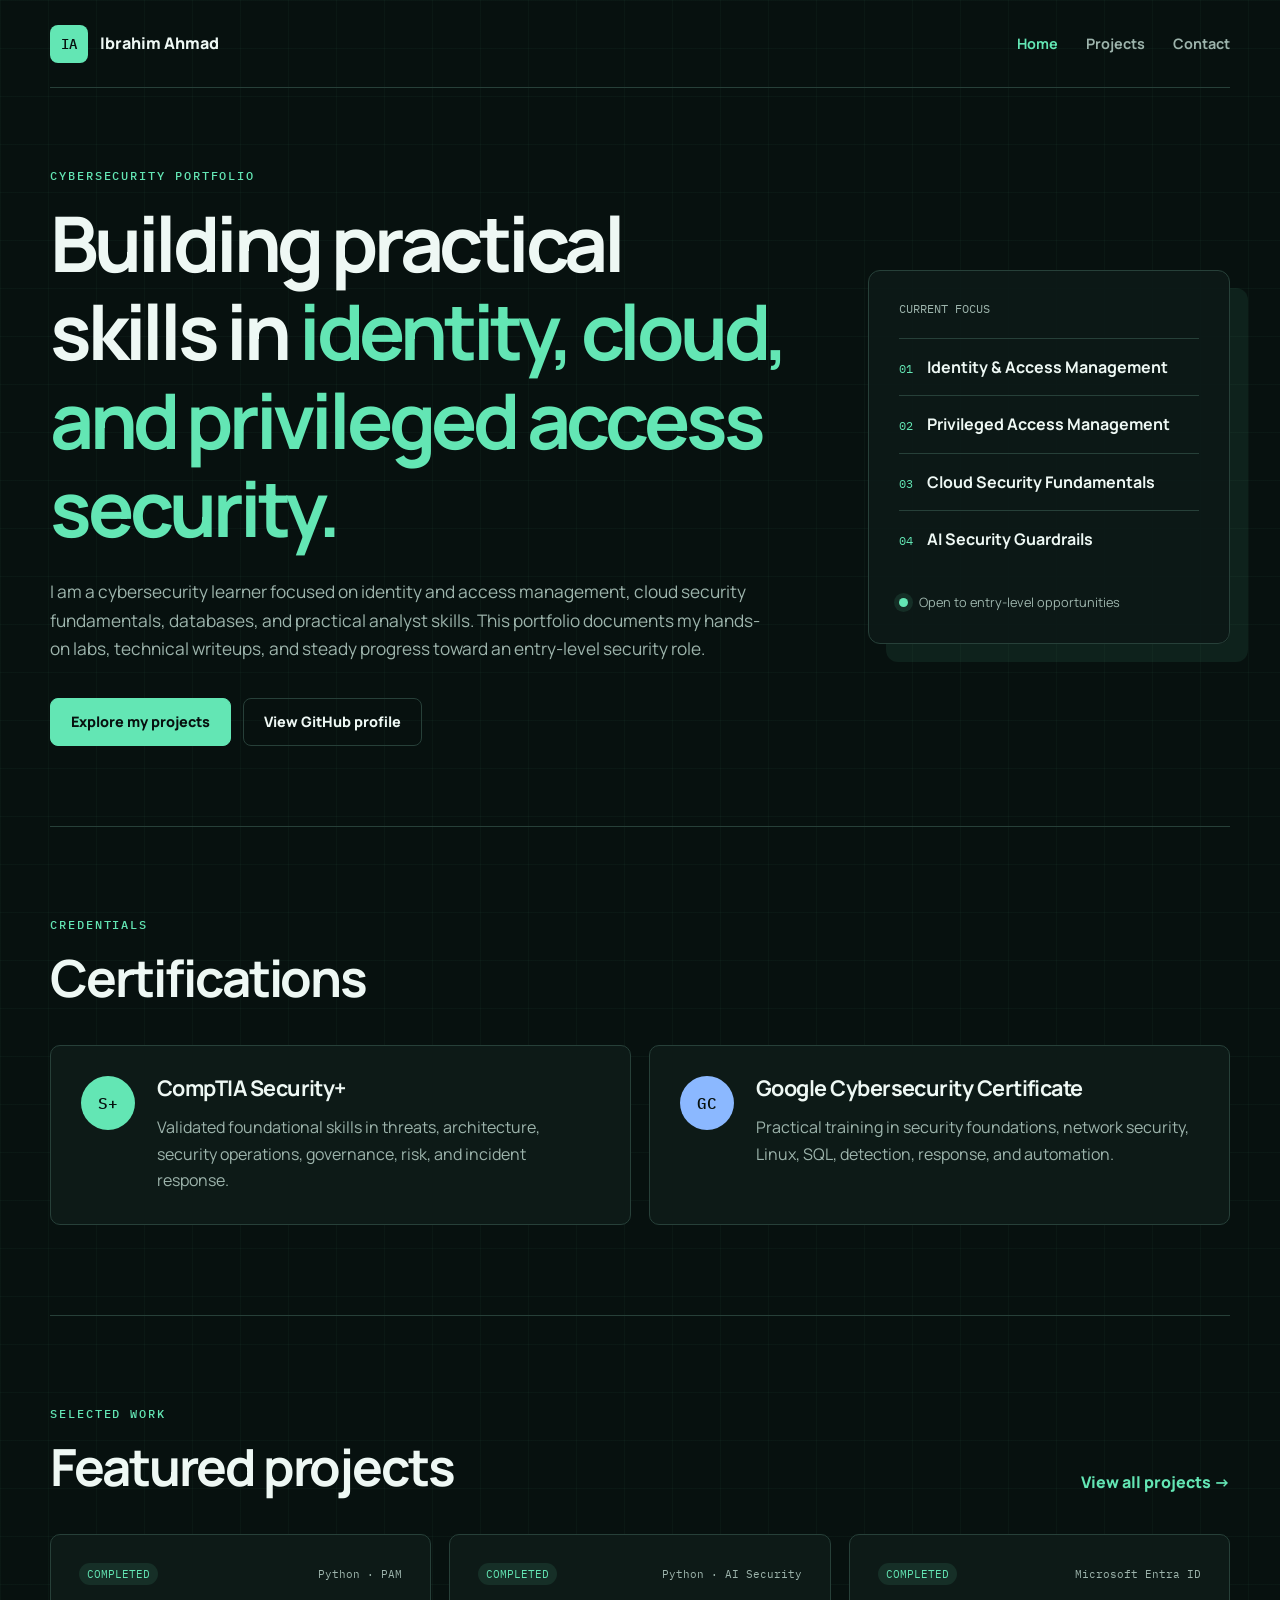
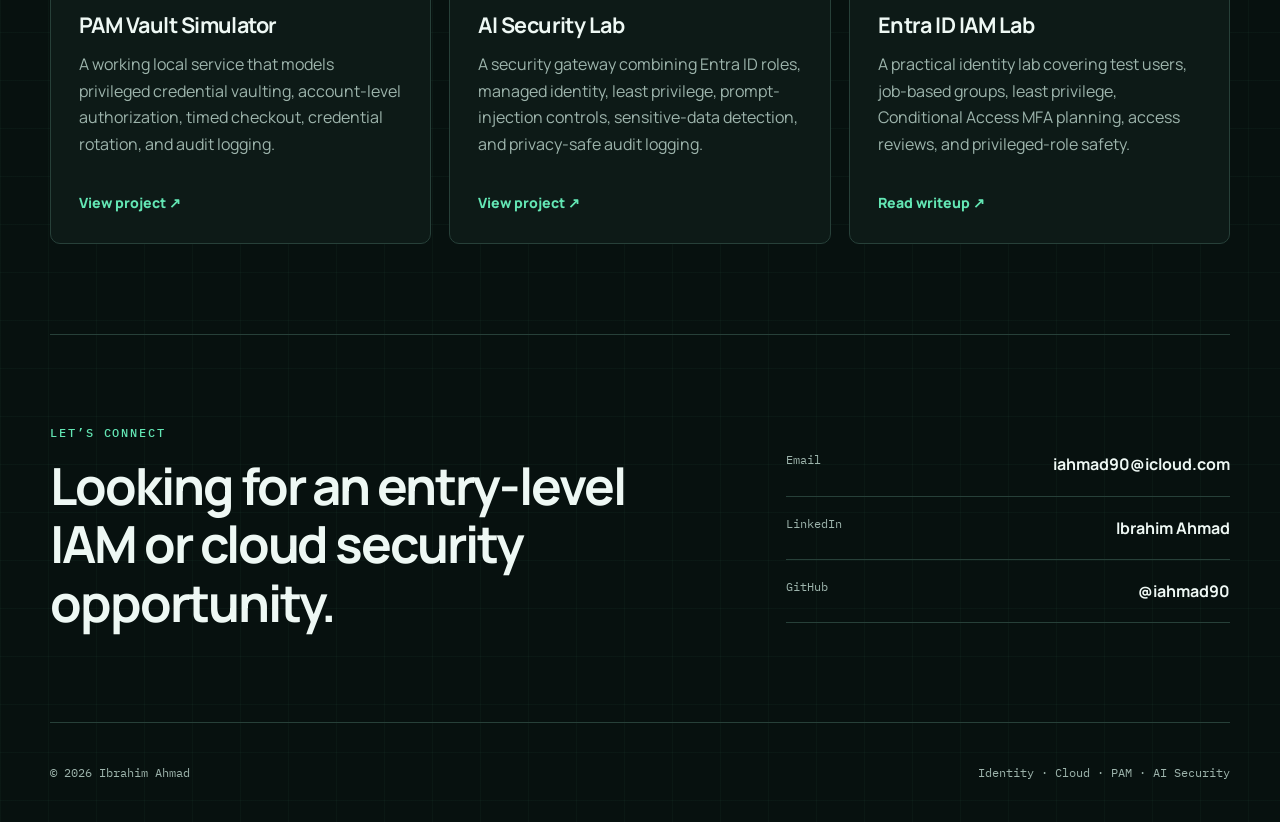
==== docs/index.html @ d5e7a1ba "Add GitHub Pages portfolio site" ====
<!doctype html>
<html lang="en">
  <head>
    <meta charset="utf-8">
    <meta name="viewport" content="width=device-width, initial-scale=1">
    <meta name="description" content="Ibrahim Ahmad's cybersecurity portfolio focused on identity and access management, cloud security, PAM, and practical security labs.">
    <title>Ibrahim Ahmad | Cybersecurity Portfolio</title>
    <link rel="preconnect" href="https://fonts.googleapis.com">
    <link rel="preconnect" href="https://fonts.gstatic.com" crossorigin>
    <link href="https://fonts.googleapis.com/css2?family=IBM+Plex+Mono:wght@400;500&family=Manrope:wght@400;500;600;700;800&display=swap" rel="stylesheet">
    <link rel="stylesheet" href="assets/css/style.css">
  </head>
  <body>
    <header class="site-header">
      <a class="brand" href="index.html" aria-label="Ibrahim Ahmad home">
        <span class="brand-mark" aria-hidden="true">IA</span>
        <span>Ibrahim Ahmad</span>
      </a>
      <nav aria-label="Primary navigation">
        <a class="active" href="index.html">Home</a>
        <a href="projects.html">Projects</a>
        <a href="#contact">Contact</a>
      </nav>
    </header>

    <main>
      <section class="hero">
        <div class="hero-copy">
          <p class="eyebrow">Cybersecurity Portfolio</p>
          <h1>Building practical skills in <span>identity, cloud, and privileged access security.</span></h1>
          <p class="hero-summary">I am a cybersecurity learner focused on identity and access management, cloud security fundamentals, databases, and practical analyst skills. This portfolio documents my hands-on labs, technical writeups, and steady progress toward an entry-level security role.</p>
          <div class="hero-actions">
            <a class="button button-primary" href="projects.html">Explore my projects</a>
            <a class="button button-secondary" href="https://github.com/iahmad90">View GitHub profile</a>
          </div>
        </div>
        <aside class="status-panel" aria-label="Career focus">
          <p class="panel-label">Current focus</p>
          <ul class="focus-list">
            <li><span>01</span> Identity &amp; Access Management</li>
            <li><span>02</span> Privileged Access Management</li>
            <li><span>03</span> Cloud Security Fundamentals</li>
            <li><span>04</span> AI Security Guardrails</li>
          </ul>
          <p class="availability"><span aria-hidden="true"></span> Open to entry-level opportunities</p>
        </aside>
      </section>

      <section class="section" aria-labelledby="certifications-heading">
        <div class="section-heading">
          <p class="eyebrow">Credentials</p>
          <h2 id="certifications-heading">Certifications</h2>
        </div>
        <div class="cert-grid">
          <article class="cert-card">
            <span class="cert-icon" aria-hidden="true">S+</span>
            <div>
              <h3>CompTIA Security+</h3>
              <p>Validated foundational skills in threats, architecture, security operations, governance, risk, and incident response.</p>
            </div>
          </article>
          <article class="cert-card">
            <span class="cert-icon google" aria-hidden="true">GC</span>
            <div>
              <h3>Google Cybersecurity Certificate</h3>
              <p>Practical training in security foundations, network security, Linux, SQL, detection, response, and automation.</p>
            </div>
          </article>
        </div>
      </section>

      <section class="section featured-section" aria-labelledby="featured-heading">
        <div class="section-heading heading-row">
          <div>
            <p class="eyebrow">Selected work</p>
            <h2 id="featured-heading">Featured projects</h2>
          </div>
          <a class="text-link" href="projects.html">View all projects <span aria-hidden="true">→</span></a>
        </div>
        <div class="project-grid featured-grid">
          <article class="project-card">
            <div class="project-meta"><span class="status completed">Completed</span><span>Python · PAM</span></div>
            <h3>PAM Vault Simulator</h3>
            <p>A working local service that models privileged credential vaulting, account-level authorization, timed checkout, credential rotation, and audit logging.</p>
            <a href="https://github.com/iahmad90/cybersecurity-portfolio-starter/tree/main/projects/pam-vault-simulator">View project <span aria-hidden="true">↗</span></a>
          </article>
          <article class="project-card">
            <div class="project-meta"><span class="status completed">Completed</span><span>Python · AI Security</span></div>
            <h3>AI Security Lab</h3>
            <p>A security gateway combining Entra ID roles, managed identity, least privilege, prompt-injection controls, sensitive-data detection, and privacy-safe audit logging.</p>
            <a href="https://github.com/iahmad90/cybersecurity-portfolio-starter/tree/main/projects/ai-security-entra-llm-lab">View project <span aria-hidden="true">↗</span></a>
          </article>
          <article class="project-card">
            <div class="project-meta"><span class="status completed">Completed</span><span>Microsoft Entra ID</span></div>
            <h3>Entra ID IAM Lab</h3>
            <p>A practical identity lab covering test users, job-based groups, least privilege, Conditional Access MFA planning, access reviews, and privileged-role safety.</p>
            <a href="https://github.com/iahmad90/cybersecurity-portfolio-starter/blob/main/projects/entra-id-iam-lab.md">Read writeup <span aria-hidden="true">↗</span></a>
          </article>
        </div>
      </section>

      <section class="section contact-section" id="contact" aria-labelledby="contact-heading">
        <div>
          <p class="eyebrow">Let’s connect</p>
          <h2 id="contact-heading">Looking for an entry-level IAM or cloud security opportunity.</h2>
        </div>
        <div class="contact-links">
          <a href="mailto:iahmad90@icloud.com"><span>Email</span>iahmad90@icloud.com</a>
          <a href="https://www.linkedin.com/in/ibrahim-ahmad-b0b966267"><span>LinkedIn</span>Ibrahim Ahmad</a>
          <a href="https://github.com/iahmad90"><span>GitHub</span>@iahmad90</a>
        </div>
      </section>
    </main>

    <footer>
      <p>© 2026 Ibrahim Ahmad</p>
      <p>Identity · Cloud · PAM · AI Security</p>
    </footer>
  </body>
</html>
---- docs/assets/css/style.css ----
:root {
  --bg: #07110f;
  --surface: #0d1a17;
  --raised: #12231f;
  --border: #274039;
  --text: #eef8f4;
  --muted: #9db4ac;
  --accent: #63e6b4;
  --blue: #8bb8ff;
  --warning: #f3c875;
  --content: 1180px;
}

* { box-sizing: border-box; }
html { scroll-behavior: smooth; }
body {
  margin: 0;
  color: var(--text);
  background:
    linear-gradient(rgba(99,230,180,.035) 1px, transparent 1px),
    linear-gradient(90deg, rgba(99,230,180,.035) 1px, transparent 1px),
    var(--bg);
  background-size: 48px 48px;
  font-family: "Manrope", sans-serif;
  line-height: 1.65;
}
a { color: inherit; }
.site-header, main, footer { width: min(calc(100% - 40px), var(--content)); margin-inline: auto; }
.site-header {
  min-height: 88px;
  display: flex;
  align-items: center;
  justify-content: space-between;
  gap: 24px;
  border-bottom: 1px solid var(--border);
}
.brand { display: inline-flex; align-items: center; gap: 12px; font-weight: 800; text-decoration: none; }
.brand-mark {
  width: 38px;
  height: 38px;
  display: grid;
  place-items: center;
  color: var(--bg);
  background: var(--accent);
  border-radius: 8px;
  font: 500 .85rem "IBM Plex Mono", monospace;
}
nav { display: flex; gap: 28px; }
nav a { color: var(--muted); font-size: .9rem; font-weight: 700; text-decoration: none; transition: color 150ms ease; }
nav a:hover, nav a:focus-visible, nav a.active { color: var(--accent); }
.hero {
  min-height: 650px;
  display: grid;
  grid-template-columns: minmax(0,1.55fr) minmax(300px,.75fr);
  align-items: center;
  gap: 70px;
  padding: 80px 0;
}
.eyebrow {
  margin: 0 0 16px;
  color: var(--accent);
  font: 500 .75rem "IBM Plex Mono", monospace;
  letter-spacing: .16em;
  text-transform: uppercase;
}
h1, h2, h3, p { overflow-wrap: break-word; }
h1, h2, h3 { margin-top: 0; line-height: 1.15; }
h1 { max-width: 860px; margin-bottom: 26px; font-size: clamp(2.8rem,6vw,5.7rem); letter-spacing: -.055em; }
h1 span { color: var(--accent); }
h2 { margin-bottom: 0; font-size: clamp(2rem,4vw,3.35rem); letter-spacing: -.04em; }
h3 { margin-bottom: 14px; font-size: 1.35rem; letter-spacing: -.025em; }
.hero-summary, .page-intro > p:last-child { max-width: 720px; color: var(--muted); font-size: 1.08rem; }
.hero-actions { display: flex; flex-wrap: wrap; gap: 12px; margin-top: 34px; }
.button {
  min-height: 48px;
  display: inline-flex;
  align-items: center;
  justify-content: center;
  padding: 0 20px;
  border: 1px solid var(--border);
  border-radius: 8px;
  font-size: .9rem;
  font-weight: 800;
  text-decoration: none;
  transition: transform 150ms ease, border-color 150ms ease, background 150ms ease;
}
.button:hover, .button:focus-visible { transform: translateY(-2px); }
.button-primary { color: var(--bg); background: var(--accent); border-color: var(--accent); }
.button-primary:hover, .button-primary:focus-visible { background: #8cf0c9; }
.button-secondary:hover, .button-secondary:focus-visible { border-color: var(--accent); }
.status-panel {
  padding: 30px;
  background: rgba(13,26,23,.92);
  border: 1px solid var(--border);
  border-radius: 12px;
  box-shadow: 18px 18px 0 rgba(99,230,180,.08);
}
.panel-label { margin: 0 0 22px; color: var(--muted); font: .75rem "IBM Plex Mono", monospace; text-transform: uppercase; }
.focus-list { margin: 0; padding: 0; list-style: none; }
.focus-list li { display: flex; align-items: baseline; gap: 14px; padding: 15px 0; border-top: 1px solid var(--border); font-weight: 700; }
.focus-list span { color: var(--accent); font: .72rem "IBM Plex Mono", monospace; }
.availability { margin: 24px 0 0; color: var(--muted); font-size: .8rem; }
.availability span { width: 9px; height: 9px; display: inline-block; margin-right: 8px; background: var(--accent); border-radius: 50%; box-shadow: 0 0 0 5px rgba(99,230,180,.1); }
.section { padding: 90px 0; border-top: 1px solid var(--border); }
.section-heading { margin-bottom: 38px; }
.heading-row { display: flex; align-items: end; justify-content: space-between; gap: 24px; }
.text-link, .project-card a { color: var(--accent); font-weight: 800; text-decoration: none; }
.cert-grid, .project-grid { display: grid; gap: 18px; }
.cert-grid { grid-template-columns: repeat(2,minmax(0,1fr)); }
.cert-card { display: flex; gap: 22px; padding: 30px; background: var(--surface); border: 1px solid var(--border); border-radius: 10px; }
.cert-card p, .project-card p { margin: 0; color: var(--muted); }
.cert-icon {
  width: 54px;
  height: 54px;
  flex: 0 0 54px;
  display: grid;
  place-items: center;
  color: var(--bg);
  background: var(--accent);
  border-radius: 50%;
  font: 500 1rem "IBM Plex Mono", monospace;
}
.cert-icon.google { background: var(--blue); }
.featured-grid { grid-template-columns: repeat(3,minmax(0,1fr)); }
.project-card {
  min-height: 310px;
  display: flex;
  flex-direction: column;
  padding: 28px;
  background: var(--surface);
  border: 1px solid var(--border);
  border-radius: 10px;
  transition: transform 180ms ease, border-color 180ms ease, background 180ms ease;
}
.project-card:hover { transform: translateY(-4px); background: var(--raised); border-color: #41665b; }
.project-card > a, .project-links { margin-top: auto; padding-top: 28px; }
.project-card a { font-size: .88rem; }
.project-meta { display: flex; align-items: center; justify-content: space-between; gap: 12px; margin-bottom: 28px; color: var(--muted); font: .68rem "IBM Plex Mono", monospace; }
.status { padding: 4px 8px; border-radius: 999px; text-transform: uppercase; }
.status.completed { color: var(--accent); background: rgba(99,230,180,.1); }
.status.planned { color: var(--warning); background: rgba(243,200,117,.1); }
.contact-section, .repository-callout { display: grid; grid-template-columns: minmax(0,1.2fr) minmax(300px,.8fr); align-items: center; gap: 70px; }
.contact-links { display: grid; }
.contact-links a { display: flex; justify-content: space-between; gap: 20px; padding: 18px 0; border-bottom: 1px solid var(--border); font-weight: 700; text-decoration: none; }
.contact-links span { color: var(--muted); font: .78rem "IBM Plex Mono", monospace; }
.page-intro { max-width: 930px; padding: 100px 0 80px; }
.page-intro h1 { font-size: clamp(2.7rem,6vw,5rem); }
.projects-list { padding-top: 60px; }
.projects-list .project-grid { grid-template-columns: repeat(2,minmax(0,1fr)); }
.project-card-large { min-height: 350px; }
.project-links { display: flex; flex-wrap: wrap; gap: 22px; }
.repository-callout { margin-bottom: 70px; padding-inline: 42px; background: #08261d; border: 1px solid var(--border); border-radius: 12px; }
.repository-callout .button { justify-self: end; }
footer { min-height: 100px; display: flex; align-items: center; justify-content: space-between; gap: 20px; color: var(--muted); border-top: 1px solid var(--border); font: .72rem "IBM Plex Mono", monospace; }
.sr-only { position: absolute; width: 1px; height: 1px; padding: 0; margin: -1px; overflow: hidden; clip: rect(0,0,0,0); white-space: nowrap; border: 0; }

@media (max-width: 900px) {
  .hero { grid-template-columns: 1fr; gap: 50px; }
  .featured-grid, .projects-list .project-grid { grid-template-columns: 1fr; }
  .contact-section, .repository-callout { grid-template-columns: 1fr; gap: 35px; }
  .repository-callout .button { justify-self: start; }
}

@media (max-width: 680px) {
  .site-header { min-height: 112px; align-items: flex-start; flex-direction: column; justify-content: center; gap: 14px; }
  nav { width: 100%; justify-content: space-between; gap: 12px; }
  .hero { min-height: auto; padding: 68px 0; }
  h1 { font-size: 2.85rem; }
  .cert-grid { grid-template-columns: 1fr; }
  .cert-card, .heading-row, .project-meta, .contact-links a, footer { align-items: flex-start; flex-direction: column; }
  .section { padding: 68px 0; }
  .project-card { min-height: 0; }
  .contact-links a { gap: 4px; }
  .repository-callout { margin-bottom: 45px; padding-inline: 24px; }
  footer { min-height: 130px; justify-content: center; gap: 4px; }
}

@media (prefers-reduced-motion: reduce) {
  html { scroll-behavior: auto; }
  *, *::before, *::after { transition-duration: .01ms !important; }
}
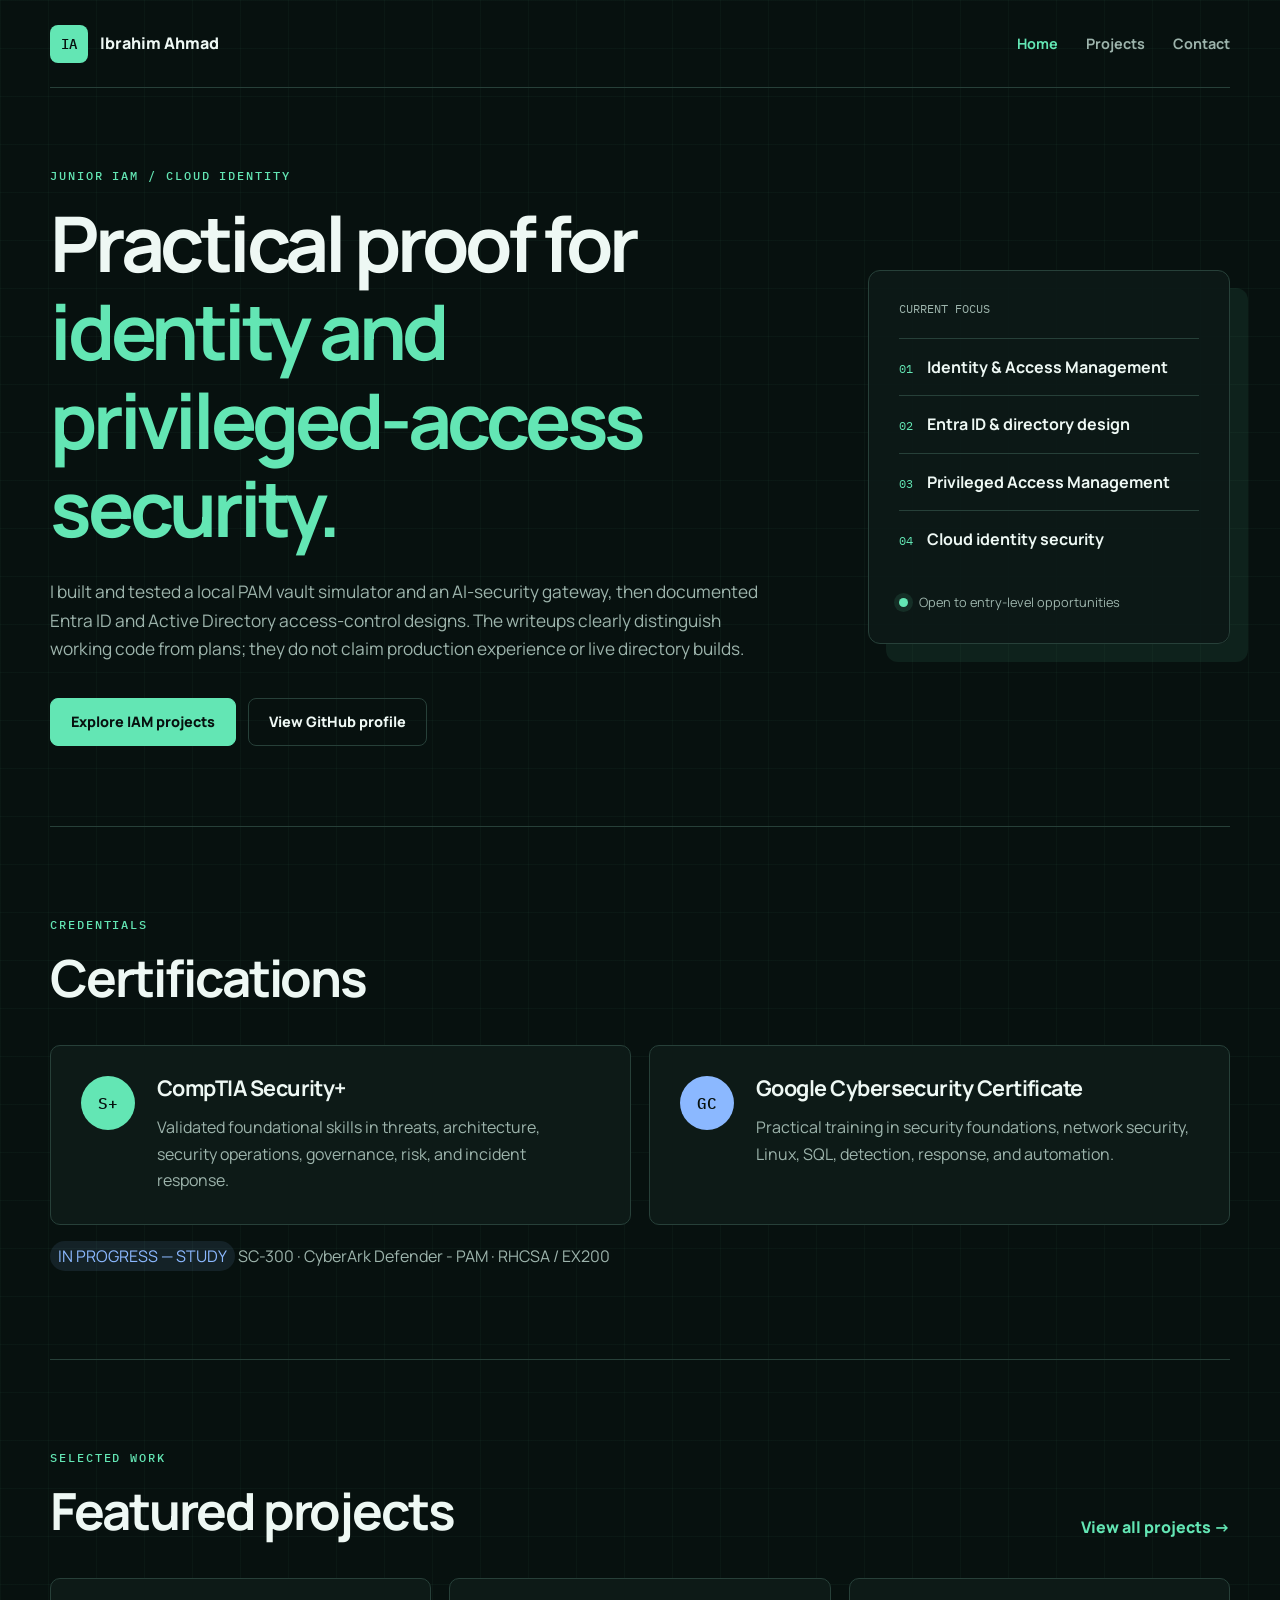
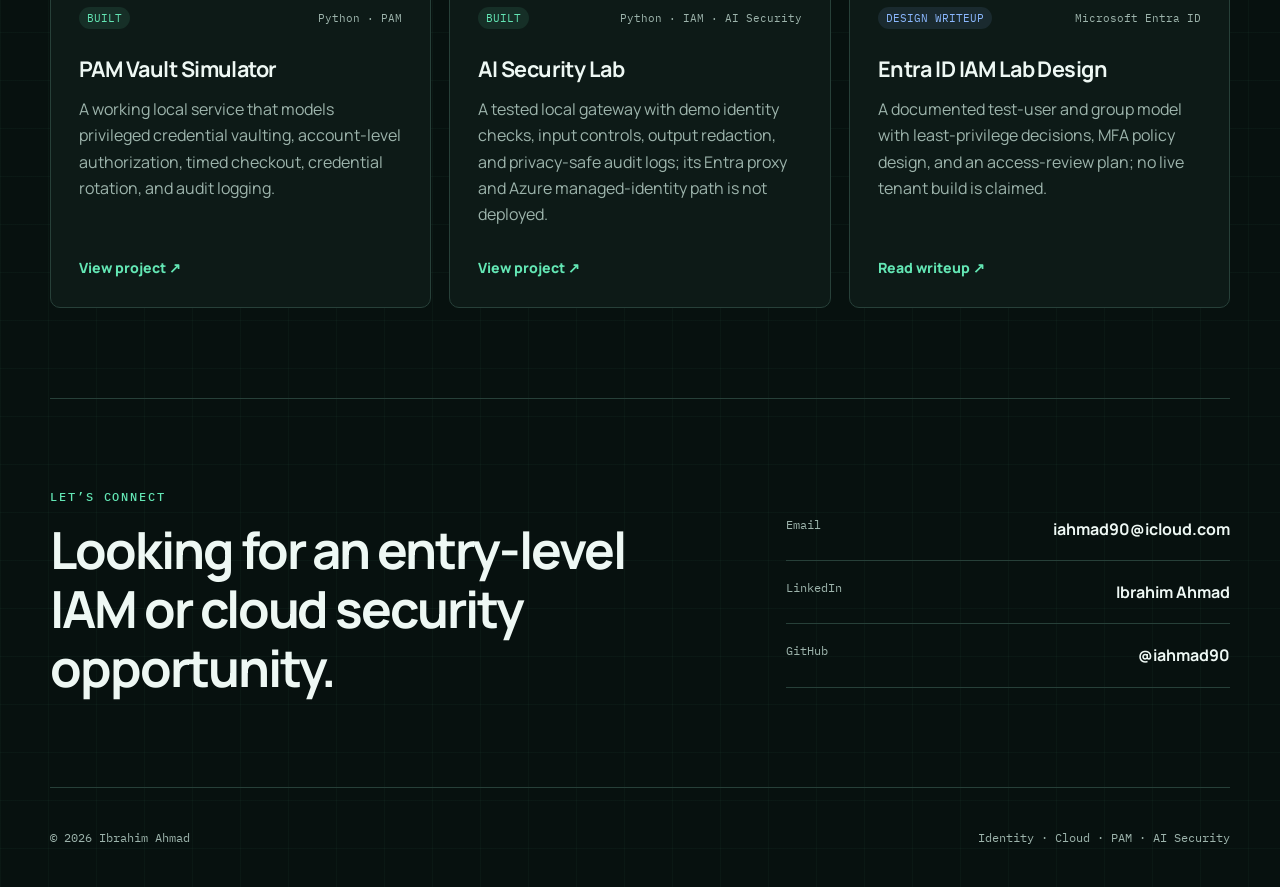
==== commit c1836535: "Sharpen portfolio for junior IAM roles" ====
--- a/docs/index.html
+++ b/docs/index.html
@@ -3,8 +3,8 @@
   <head>
     <meta charset="utf-8">
     <meta name="viewport" content="width=device-width, initial-scale=1">
-    <meta name="description" content="Ibrahim Ahmad's cybersecurity portfolio focused on identity and access management, cloud security, PAM, and practical security labs.">
-    <title>Ibrahim Ahmad | Cybersecurity Portfolio</title>
+    <meta name="description" content="Ibrahim Ahmad's junior IAM and cloud identity portfolio, featuring tested PAM and AI-security labs plus clearly labeled Entra ID and Active Directory design work.">
+    <title>Ibrahim Ahmad | Junior IAM Portfolio</title>
     <link rel="preconnect" href="https://fonts.googleapis.com">
     <link rel="preconnect" href="https://fonts.gstatic.com" crossorigin>
     <link href="https://fonts.googleapis.com/css2?family=IBM+Plex+Mono:wght@400;500&family=Manrope:wght@400;500;600;700;800&display=swap" rel="stylesheet">
@@ -26,11 +26,11 @@
     <main>
       <section class="hero">
         <div class="hero-copy">
-          <p class="eyebrow">Cybersecurity Portfolio</p>
-          <h1>Building practical skills in <span>identity, cloud, and privileged access security.</span></h1>
-          <p class="hero-summary">I am a cybersecurity learner focused on identity and access management, cloud security fundamentals, databases, and practical analyst skills. This portfolio documents my hands-on labs, technical writeups, and steady progress toward an entry-level security role.</p>
+          <p class="eyebrow">Junior IAM / Cloud Identity</p>
+          <h1>Practical proof for <span>identity and privileged-access security.</span></h1>
+          <p class="hero-summary">I built and tested a local PAM vault simulator and an AI-security gateway, then documented Entra ID and Active Directory access-control designs. The writeups clearly distinguish working code from plans; they do not claim production experience or live directory builds.</p>
           <div class="hero-actions">
-            <a class="button button-primary" href="projects.html">Explore my projects</a>
+            <a class="button button-primary" href="projects.html">Explore IAM projects</a>
             <a class="button button-secondary" href="https://github.com/iahmad90">View GitHub profile</a>
           </div>
         </div>
@@ -38,9 +38,9 @@
           <p class="panel-label">Current focus</p>
           <ul class="focus-list">
             <li><span>01</span> Identity &amp; Access Management</li>
-            <li><span>02</span> Privileged Access Management</li>
-            <li><span>03</span> Cloud Security Fundamentals</li>
-            <li><span>04</span> AI Security Guardrails</li>
+            <li><span>02</span> Entra ID &amp; directory design</li>
+            <li><span>03</span> Privileged Access Management</li>
+            <li><span>04</span> Cloud identity security</li>
           </ul>
           <p class="availability"><span aria-hidden="true"></span> Open to entry-level opportunities</p>
         </aside>
@@ -67,6 +67,7 @@
             </div>
           </article>
         </div>
+        <p class="credential-progress"><span class="status in-progress">In progress — study</span> SC-300 · CyberArk Defender - PAM · RHCSA / EX200</p>
       </section>
 
       <section class="section featured-section" aria-labelledby="featured-heading">
@@ -79,21 +80,21 @@
         </div>
         <div class="project-grid featured-grid">
           <article class="project-card">
-            <div class="project-meta"><span class="status completed">Completed</span><span>Python · PAM</span></div>
+            <div class="project-meta"><span class="status completed">Built</span><span>Python · PAM</span></div>
             <h3>PAM Vault Simulator</h3>
             <p>A working local service that models privileged credential vaulting, account-level authorization, timed checkout, credential rotation, and audit logging.</p>
             <a href="https://github.com/iahmad90/cybersecurity-portfolio-starter/tree/main/projects/pam-vault-simulator">View project <span aria-hidden="true">↗</span></a>
           </article>
           <article class="project-card">
-            <div class="project-meta"><span class="status completed">Completed</span><span>Python · AI Security</span></div>
+            <div class="project-meta"><span class="status completed">Built</span><span>Python · IAM · AI Security</span></div>
             <h3>AI Security Lab</h3>
-            <p>A security gateway combining Entra ID roles, managed identity, least privilege, prompt-injection controls, sensitive-data detection, and privacy-safe audit logging.</p>
+            <p>A tested local gateway with demo identity checks, input controls, output redaction, and privacy-safe audit logs; its Entra proxy and Azure managed-identity path is not deployed.</p>
             <a href="https://github.com/iahmad90/cybersecurity-portfolio-starter/tree/main/projects/ai-security-entra-llm-lab">View project <span aria-hidden="true">↗</span></a>
           </article>
           <article class="project-card">
-            <div class="project-meta"><span class="status completed">Completed</span><span>Microsoft Entra ID</span></div>
-            <h3>Entra ID IAM Lab</h3>
-            <p>A practical identity lab covering test users, job-based groups, least privilege, Conditional Access MFA planning, access reviews, and privileged-role safety.</p>
+            <div class="project-meta"><span class="status writeup">Design writeup</span><span>Microsoft Entra ID</span></div>
+            <h3>Entra ID IAM Lab Design</h3>
+            <p>A documented test-user and group model with least-privilege decisions, MFA policy design, and an access-review plan; no live tenant build is claimed.</p>
             <a href="https://github.com/iahmad90/cybersecurity-portfolio-starter/blob/main/projects/entra-id-iam-lab.md">Read writeup <span aria-hidden="true">↗</span></a>
           </article>
         </div>
--- a/docs/assets/css/style.css
+++ b/docs/assets/css/style.css
@@ -138,7 +138,10 @@
 .project-meta { display: flex; align-items: center; justify-content: space-between; gap: 12px; margin-bottom: 28px; color: var(--muted); font: .68rem "IBM Plex Mono", monospace; }
 .status { padding: 4px 8px; border-radius: 999px; text-transform: uppercase; }
 .status.completed { color: var(--accent); background: rgba(99,230,180,.1); }
+.status.writeup { color: var(--blue); background: rgba(139,184,255,.1); }
+.status.in-progress { color: var(--blue); background: rgba(139,184,255,.1); }
 .status.planned { color: var(--warning); background: rgba(243,200,117,.1); }
+.credential-progress { margin: 18px 0 0; color: var(--muted); }
 .contact-section, .repository-callout { display: grid; grid-template-columns: minmax(0,1.2fr) minmax(300px,.8fr); align-items: center; gap: 70px; }
 .contact-links { display: grid; }
 .contact-links a { display: flex; justify-content: space-between; gap: 20px; padding: 18px 0; border-bottom: 1px solid var(--border); font-weight: 700; text-decoration: none; }
